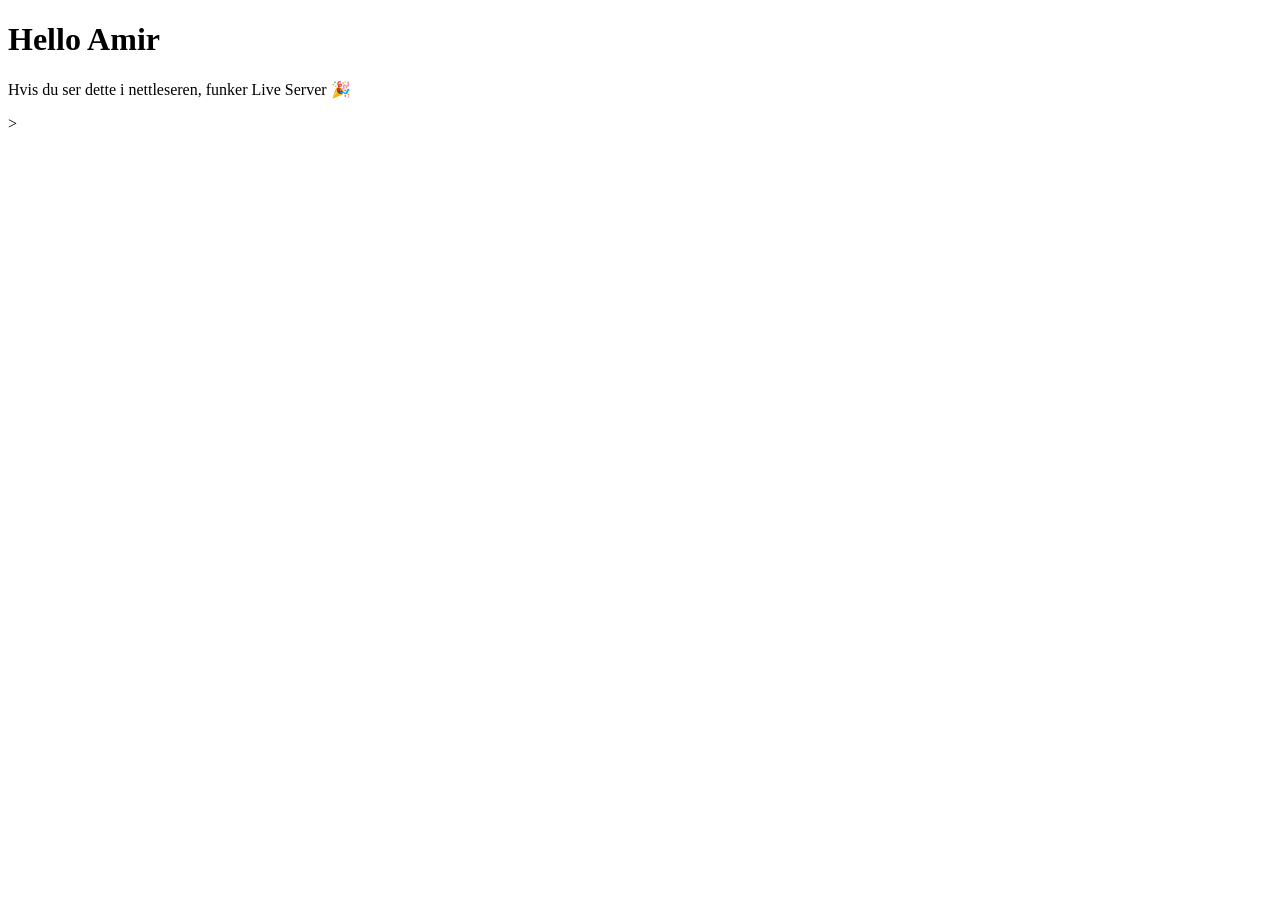
==== oblig1/index.html @ 50f9d734 "Start oblig1 with index.html, style.css, script.js" ====
<!DOCTYPE html>
<html lang="en">
<head>
  <meta charset="UTF-8">
  <meta name="viewport" content="width=device-width, initial-scale=1.0">
  <title>Live Server Test</title>
</head>
<body>
  <h1>Hello Amir</h1>
  <p>Hvis du ser dette i nettleseren, funker Live Server 🎉</p>

  <tag>
    <tag2>> </tag2>
  </tag>
</body>
</html>
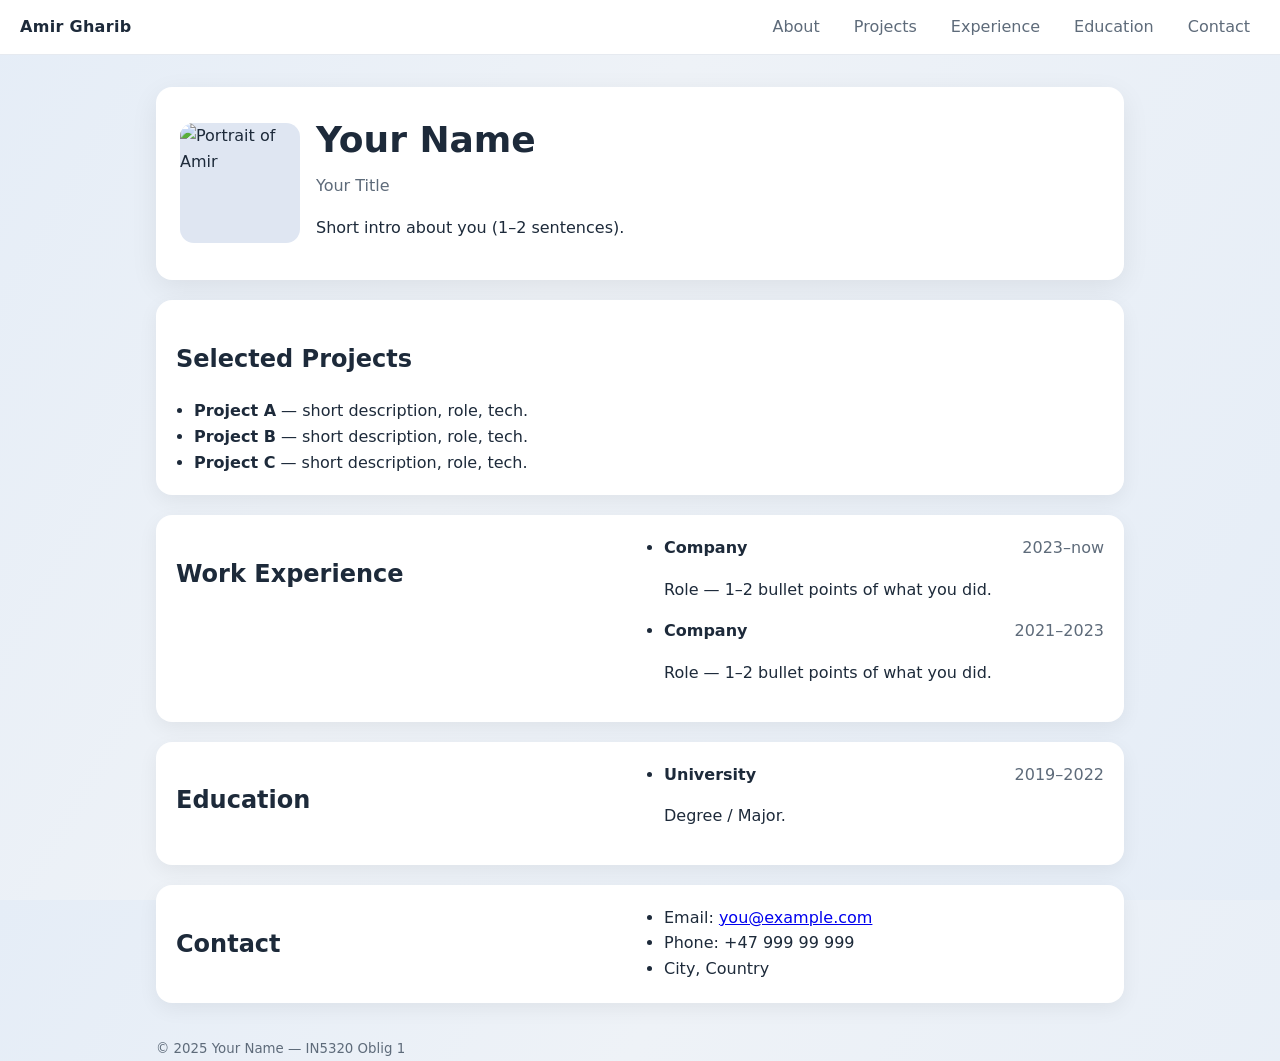
==== commit d079673d: "Lagt til kode for html og css" ====
--- a/oblig1/index.html
+++ b/oblig1/index.html
@@ -1,16 +1,94 @@
 <!DOCTYPE html>
 <html lang="en">
 <head>
-  <meta charset="UTF-8">
-  <meta name="viewport" content="width=device-width, initial-scale=1.0">
-  <title>Live Server Test</title>
+
+
+<head>
+  <meta charset="utf-8" />
+  <meta name="viewport" content="width=device-width, initial-scale=1" />
+  <title>Amir Gharib — Portfolio</title>
+  <meta name="description" content="Responsive portfolio for IN5320 Oblig 1" />
+  <link rel="stylesheet" href="style.css" />
 </head>
 <body>
-  <h1>Hello Amir</h1>
-  <p>Hvis du ser dette i nettleseren, funker Live Server 🎉</p>
+  <header class="site-header">
+    <a class="brand" href="#top">Amir Gharib</a>
+    <nav aria-label="Main">
+      <ul class="nav">
+        <li><a href="#about">About</a></li>
+        <li><a href="#projects">Projects</a></li>
+        <li><a href="#experience">Experience</a></li>
+        <li><a href="#education">Education</a></li>
+        <li><a href="#contact">Contact</a></li>
+      </ul>
+    </nav>
+  </header>
 
-  <tag>
-    <tag2>> </tag2>
-  </tag>
+  <main id="top">
+    <section id="about" class="hero">
+      <img class="avatar" src="assets/profile.jpg" alt="Portrait of Amir" />
+      <div>
+        <h1>Your Name</h1>
+        <p class="subtitle">Your Title</p>
+        <p>Short intro about you (1–2 sentences).</p>
+      </div>
+    </section>
+
+    <section id="projects" class="card">
+      <h2>Selected Projects</h2>
+      <ul class="list">
+        <li><strong>Project A</strong> — short description, role, tech.</li>
+        <li><strong>Project B</strong> — short description, role, tech.</li>
+        <li><strong>Project C</strong> — short description, role, tech.</li>
+      </ul>
+    </section>
+
+    <section id="experience" class="card grid-2">
+      <h2>Work Experience</h2>
+      <ul class="list">
+        <li>
+          <div class="row">
+            <span class="where"><strong>Company</strong></span>
+            <span class="when">2023–now</span>
+          </div>
+          <p>Role — 1–2 bullet points of what you did.</p>
+        </li>
+        <li>
+          <div class="row">
+            <span class="where"><strong>Company</strong></span>
+            <span class="when">2021–2023</span>
+          </div>
+          <p>Role — 1–2 bullet points of what you did.</p>
+        </li>
+      </ul>
+    </section>
+
+    <section id="education" class="card grid-2">
+      <h2>Education</h2>
+      <ul class="list">
+        <li>
+          <div class="row">
+            <span class="where"><strong>University</strong></span>
+            <span class="when">2019–2022</span>
+          </div>
+          <p>Degree / Major.</p>
+        </li>
+      </ul>
+    </section>
+
+    <section id="contact" class="card grid-2">
+      <h2>Contact</h2>
+      <ul class="list">
+        <li>Email: <a href="mailto:you@example.com">you@example.com</a></li>
+        <li>Phone: +47 999 99 999</li>
+        <li>City, Country</li>
+      </ul>
+    </section>
+  </main>
+
+  <footer class="site-footer">
+    <small>&copy; 2025 Your Name — IN5320 Oblig 1</small>
+  </footer>
 </body>
 </html>
+
--- a/oblig1/style.css
+++ b/oblig1/style.css
@@ -0,0 +1,66 @@
+:root{
+  --bg:#f4f7fb;
+  --card:#ffffff;
+  --ink:#1d2a3a;
+  --muted:#5e6b7a;
+  --accent:#6b88b6;
+  --radius:16px;
+}
+
+*{ box-sizing: border-box; }
+html,body{ height:100%; }
+body{
+  margin:0;
+  font:16px/1.6 system-ui, -apple-system, Segoe UI, Roboto, Arial, sans-serif;
+  color:var(--ink);
+  background:linear-gradient(120deg, #e5edf7 0%, #eef2f7 40%, #e5edf7 100%);
+}
+
+/* Header / Nav */
+.site-header{
+  position:sticky; top:0; z-index:10;
+  display:flex; align-items:center; justify-content:space-between;
+  padding:14px 20px; background:var(--card); border-bottom:1px solid #e6eaf0;
+}
+.brand{ font-weight:700; text-decoration:none; color:var(--ink); letter-spacing:.3px; }
+.nav{ list-style:none; display:flex; gap:14px; padding:0; margin:0; }
+.nav a{ text-decoration:none; color:var(--muted); padding:6px 10px; border-radius:10px; }
+.nav a:hover, .nav a:focus{ background:#eef3fb; color:var(--ink); }
+
+/* Layout */
+main{ max-width:1000px; margin:32px auto; padding:0 16px; display:grid; gap:20px; }
+.card{
+  background:var(--card); padding:20px; border-radius:var(--radius);
+  box-shadow:0 6px 20px rgba(0,0,0,.06);
+}
+.hero{
+  display:grid; grid-template-columns:120px 1fr; align-items:center; gap:16px;
+  background:var(--card); padding:24px; border-radius:var(--radius);
+  box-shadow:0 8px 28px rgba(0,0,0,.07);
+}
+.avatar{
+  width:120px; aspect-ratio:1/1; border-radius:14px; object-fit:cover;
+  background:#dfe6f2;
+}
+h1{ margin:0; font-size:clamp(24px, 3.5vw, 36px); }
+.subtitle{ margin:.3rem 0 0; color:var(--muted); }
+
+/* Lists & rows */
+.list{ padding-left:18px; margin:0; }
+.row{ display:flex; justify-content:space-between; gap:12px; }
+.where{ color:var(--ink); }
+.when{ color:var(--muted); }
+
+/* Two-column sections (desktop) */
+.grid-2{ display:grid; gap:12px; }
+@media (min-width: 720px){
+  .grid-2{ grid-template-columns:1fr 1fr; }
+}
+
+/* Footer */
+.site-footer{
+  max-width:1000px; margin:30px auto 60px; padding:0 16px; color:var(--muted);
+}
+
+/* Accessibility helpers */
+a:focus{ outline:2px solid var(--accent); outline-offset:2px; }
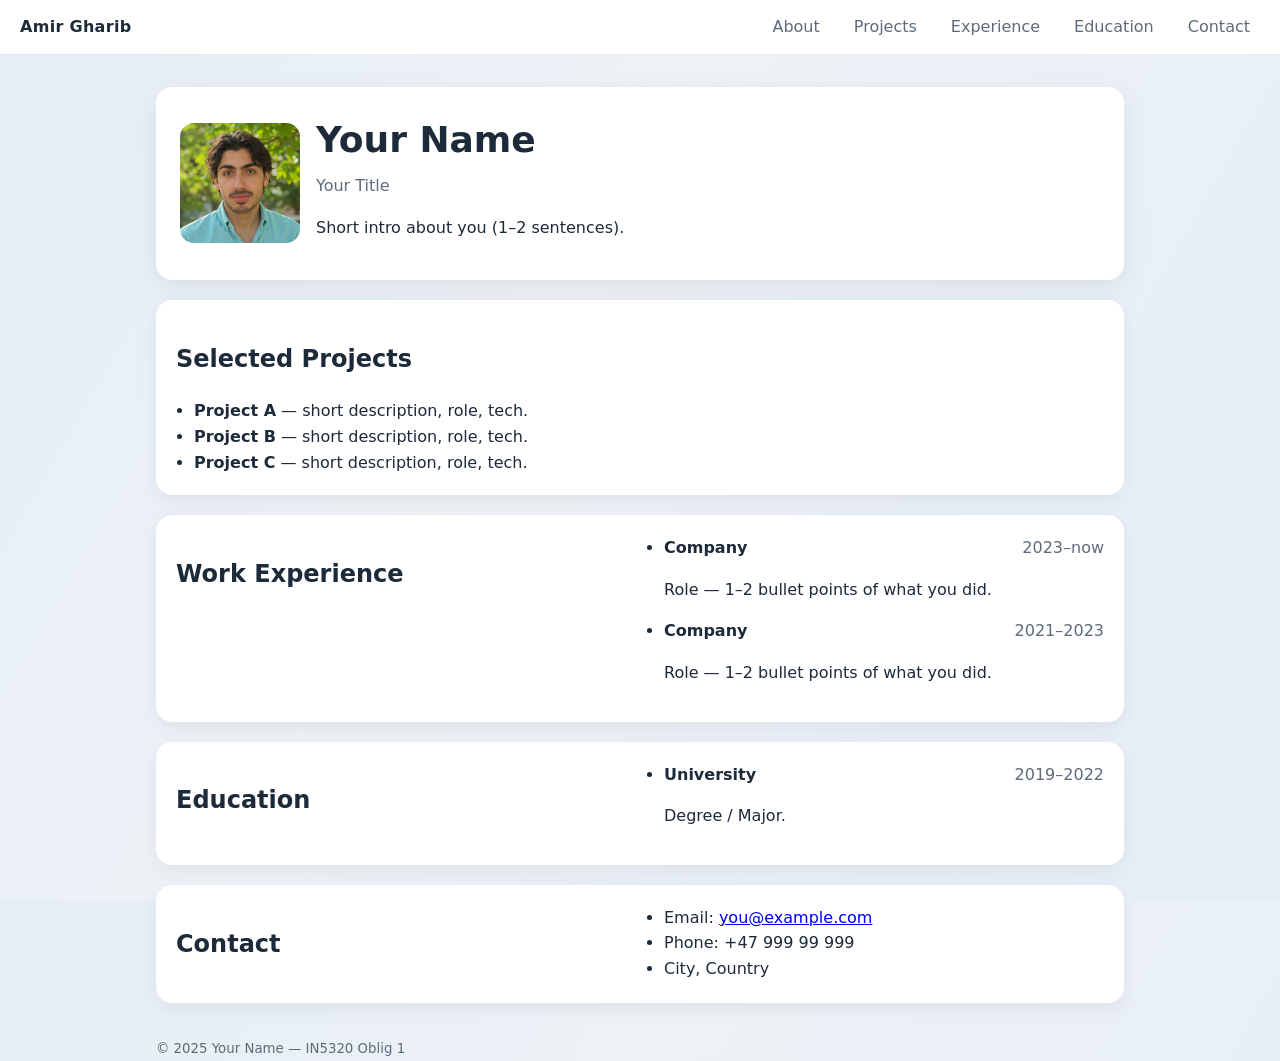
==== commit 5a3a4381: "lagt til bilde" ====
--- a/oblig1/index.html
+++ b/oblig1/index.html
@@ -1,15 +1,14 @@
 <!DOCTYPE html>
 <html lang="en">
-<head>
-
-
+    
 <head>
   <meta charset="utf-8" />
   <meta name="viewport" content="width=device-width, initial-scale=1" />
   <title>Amir Gharib — Portfolio</title>
   <meta name="description" content="Responsive portfolio for IN5320 Oblig 1" />
-  <link rel="stylesheet" href="style.css" />
+  <link rel="stylesheet" href="./style.css" />
 </head>
+
 <body>
   <header class="site-header">
     <a class="brand" href="#top">Amir Gharib</a>
@@ -26,7 +25,8 @@
 
   <main id="top">
     <section id="about" class="hero">
-      <img class="avatar" src="assets/profile.jpg" alt="Portrait of Amir" />
+    <img class="avatar" src="./assets/profil.png" alt="Portrait of Amir" />
+
       <div>
         <h1>Your Name</h1>
         <p class="subtitle">Your Title</p>
